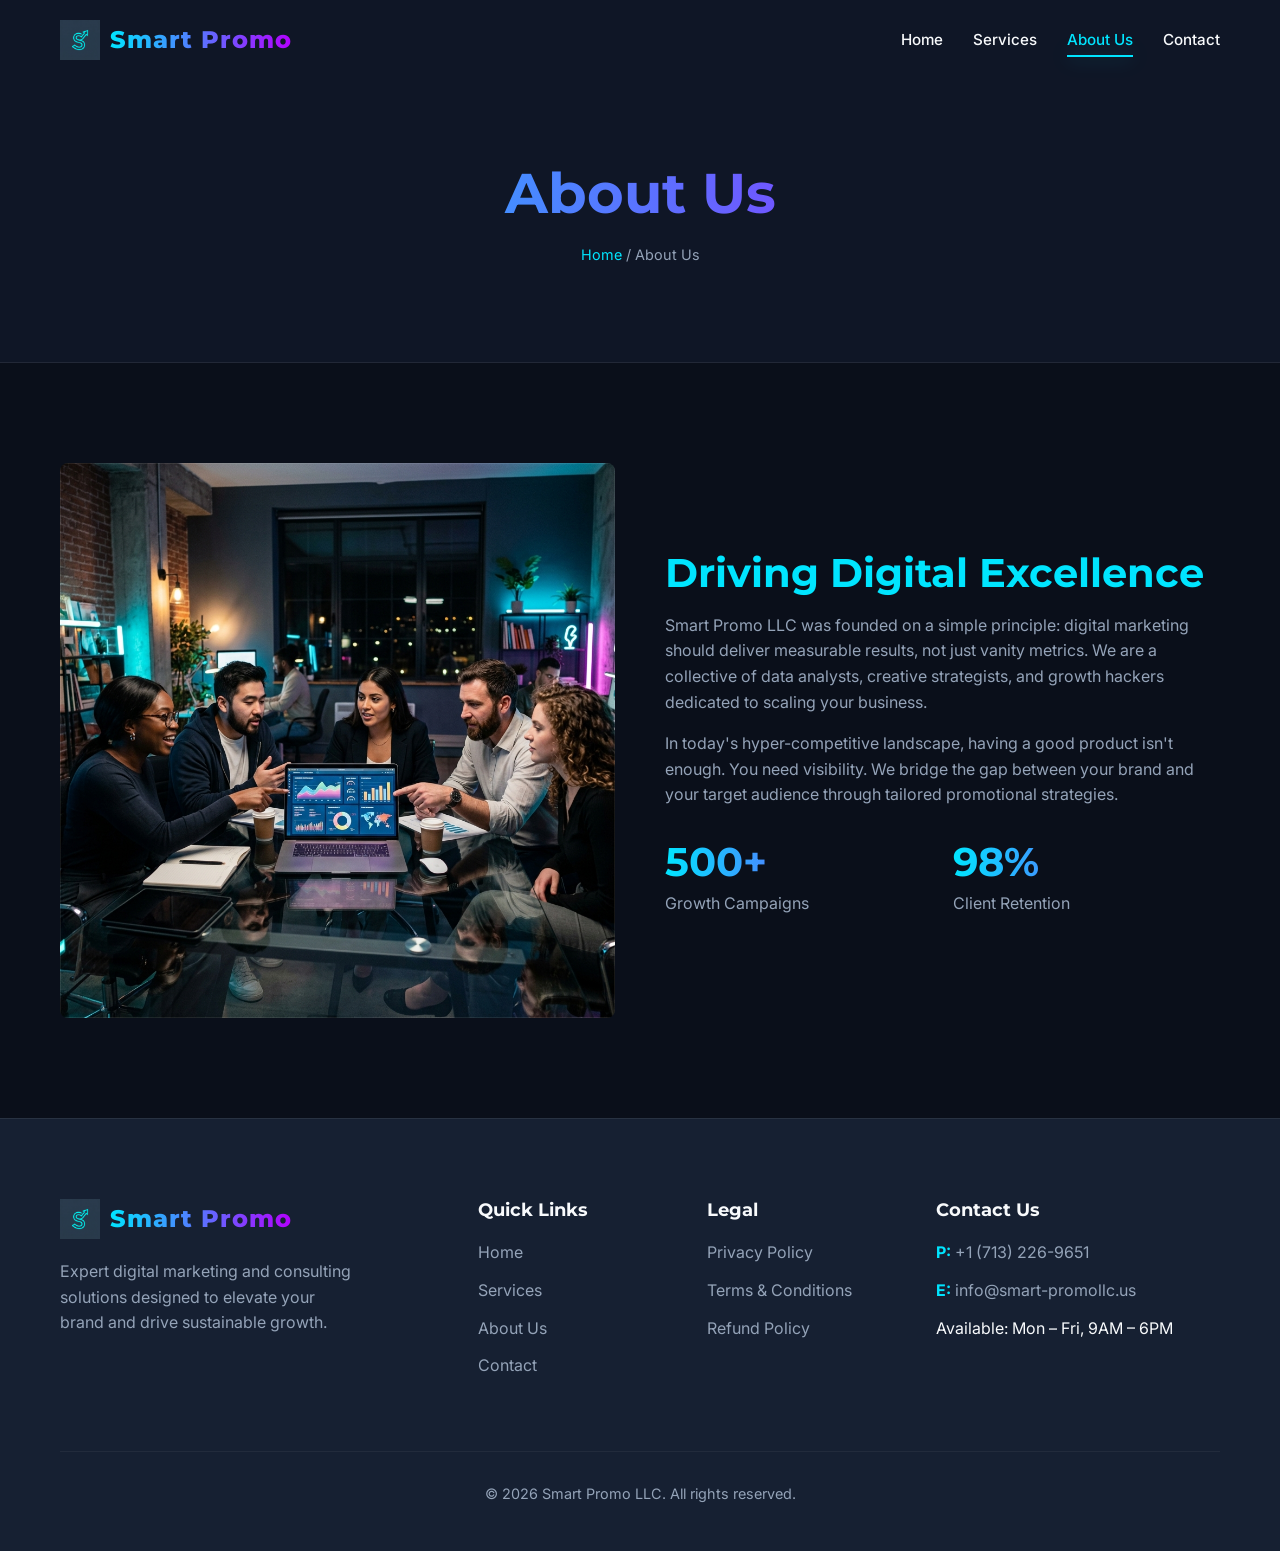
==== about.html @ 74897e9b "feat: initial commit for Smart Promo LLC website build" ====
<!DOCTYPE html>
<html lang="en">
<head>
  <meta charset="UTF-8">
  <meta name="viewport" content="width=device-width, initial-scale=1.0">
  <title>About Us — Smart Promo LLC</title>
  <meta name="description" content="Learn about Smart Promo LLC and our mission to elevate brands.">
  <link rel="stylesheet" href="style.css">
  <link rel="icon" href="logo.png" type="image/png">
</head>
<body>

  <!-- Header -->
  <header class="header">
    <div class="container nav-container">
      <a href="index.html" class="logo-wrapper">
        <img src="logo.png" alt="Smart Promo LLC Icon" class="logo-icon">
        <span class="logo-text text-gradient">Smart Promo</span>
      </a>
      
      <button class="mobile-menu-btn">☰</button>
      
      <nav class="nav-links">
        <a href="index.html">Home</a>
        <a href="services.html">Services</a>
        <a href="about.html">About Us</a>
        <a href="contact.html">Contact</a>
      </nav>
    </div>
  </header>

  <!-- Page Header -->
  <div class="page-header">
    <div class="container">
      <h1 class="text-gradient">About Us</h1>
      <p class="breadcrumbs"><a href="index.html">Home</a> / About Us</p>
    </div>
  </div>

  <!-- About Content -->
  <section class="section-padding">
    <div class="container split-layout">
      <div class="image-wrapper reveal">
        <img src="images/about.png" alt="Smart Promo LLC Team Collaborating">
      </div>
      
      <div class="content reveal">
        <h2 class="text-cyan">Driving Digital Excellence</h2>
        <p>Smart Promo LLC was founded on a simple principle: digital marketing should deliver measurable results, not just vanity metrics. We are a collective of data analysts, creative strategists, and growth hackers dedicated to scaling your business.</p>
        <p>In today's hyper-competitive landscape, having a good product isn't enough. You need visibility. We bridge the gap between your brand and your target audience through tailored promotional strategies.</p>
        
        <div style="margin-top: 30px; display: grid; grid-template-columns: 1fr 1fr; gap: 20px;">
          <div>
            <h3 class="text-gradient" style="font-size: 2.5rem; margin-bottom: 5px;">500+</h3>
            <p>Growth Campaigns</p>
          </div>
          <div>
            <h3 class="text-gradient" style="font-size: 2.5rem; margin-bottom: 5px;">98%</h3>
            <p>Client Retention</p>
          </div>
        </div>
      </div>
    </div>
  </section>

  <!-- Footer -->
  <footer class="footer">
    <div class="container">
      <div class="footer-grid">
        <div class="footer-col">
          <div class="logo-wrapper" style="margin-bottom: 20px;">
            <img src="logo.png" alt="Smart Promo LLC Logo" class="logo-icon">
            <span class="logo-text text-gradient">Smart Promo</span>
          </div>
          <p style="max-width: 300px;">Expert digital marketing and consulting solutions designed to elevate your brand and drive sustainable growth.</p>
        </div>
        
        <div class="footer-col">
          <h4>Quick Links</h4>
          <ul class="footer-links">
            <li><a href="index.html">Home</a></li>
            <li><a href="services.html">Services</a></li>
            <li><a href="about.html">About Us</a></li>
            <li><a href="contact.html">Contact</a></li>
          </ul>
        </div>
        
        <div class="footer-col">
          <h4>Legal</h4>
          <ul class="footer-links">
            <li><a href="privacy-policy.html">Privacy Policy</a></li>
            <li><a href="terms-and-conditions.html">Terms & Conditions</a></li>
            <li><a href="refund-policy.html">Refund Policy</a></li>
          </ul>
        </div>
        
        <div class="footer-col">
          <h4>Contact Us</h4>
          <ul class="footer-links">
            <li><strong class="text-cyan">P:</strong> <a href="tel:+17132269651">+1 (713) 226-9651</a></li>
            <li><strong class="text-cyan">E:</strong> <a href="mailto:info@smart-promollc.us">info@smart-promollc.us</a></li>
            <li>Available: Mon – Fri, 9AM – 6PM</li>
          </ul>
        </div>
      </div>
      
      <div class="footer-bottom">
        <p>&copy; 2026 Smart Promo LLC. All rights reserved.</p>
      </div>
    </div>
  </footer>

  <script src="main.js"></script>
</body>
</html>
---- style.css ----
@import url('https://fonts.googleapis.com/css2?family=Inter:wght@300;400;500;600;700&family=Montserrat:wght@500;600;700;800&display=swap');

:root {
  /* Dark Slate Blue Theme Inspired by NTZ Solutions */
  --bg-primary: #0a0f1a;
  --bg-secondary: #0f1626;
  --bg-tertiary: #162032;
  
  /* Cyber / Tech Accents */
  --accent-cyan: #00e5ff;
  --accent-cyan-hover: #00b8cc;
  --accent-magenta: #b400ff;
  
  /* Text Colors */
  --text-main: #f8fafc;
  --text-muted: #94a3b8;
  
  /* Components */
  --card-bg: rgba(255, 255, 255, 0.03);
  --card-border: rgba(255, 255, 255, 0.08);
  --glass-bg: rgba(10, 15, 26, 0.85);
  
  /* Effects */
  --glow-cyan: 0 0 20px rgba(0, 229, 255, 0.4);
  --glow-magenta: 0 0 20px rgba(180, 0, 255, 0.4);
  --transition: all 0.3s cubic-bezier(0.4, 0, 0.2, 1);
  
  /* Typography */
  --font-heading: 'Montserrat', sans-serif;
  --font-body: 'Inter', sans-serif;
}

/* Base Styles */
* {
  margin: 0;
  padding: 0;
  box-sizing: border-box;
}

html {
  scroll-behavior: smooth;
}

body {
  font-family: var(--font-body);
  background-color: var(--bg-primary);
  color: var(--text-main);
  line-height: 1.6;
  overflow-x: hidden;
}

h1, h2, h3, h4, h5, h6 {
  font-family: var(--font-heading);
  font-weight: 700;
  line-height: 1.2;
  margin-bottom: 1rem;
}

h1 { font-size: 3.5rem; }
h2 { font-size: 2.5rem; }
h3 { font-size: 1.75rem; }

p {
  color: var(--text-muted);
  margin-bottom: 1rem;
}

a {
  text-decoration: none;
  color: var(--text-main);
  transition: var(--transition);
}

ul {
  list-style: none;
}

img {
  max-width: 100%;
  height: auto;
  display: block;
}

.container {
  max-width: 1200px;
  margin: 0 auto;
  padding: 0 20px;
}

/* Typography Utilities */
.text-cyan {
  color: var(--accent-cyan);
}

.text-gradient {
  background: linear-gradient(90deg, var(--accent-cyan), var(--accent-magenta));
  -webkit-background-clip: text;
  -webkit-text-fill-color: transparent;
}

.section-title {
  text-align: center;
  margin-bottom: 3rem;
}

.section-title h2 {
  display: inline-block;
  position: relative;
  padding-bottom: 15px;
}

.section-title h2::after {
  content: '';
  position: absolute;
  bottom: 0;
  left: 50%;
  transform: translateX(-50%);
  width: 60px;
  height: 3px;
  background: var(--accent-cyan);
  border-radius: 2px;
  box-shadow: var(--glow-cyan);
}

/* Button Styles */
.btn {
  display: inline-block;
  padding: 0.8rem 2rem;
  font-family: var(--font-heading);
  font-weight: 600;
  text-transform: uppercase;
  letter-spacing: 1px;
  border-radius: 4px;
  cursor: pointer;
  border: none;
  transition: var(--transition);
  font-size: 0.9rem;
}

.btn-primary {
  background-color: var(--accent-cyan);
  color: var(--bg-primary);
  box-shadow: 0 4px 15px rgba(0, 229, 255, 0.2);
}

.btn-primary:hover {
  background-color: var(--accent-cyan-hover);
  box-shadow: var(--glow-cyan);
  transform: translateY(-2px);
}

.btn-outline {
  background: transparent;
  border: 1px solid var(--accent-cyan);
  color: var(--accent-cyan);
}

.btn-outline:hover {
  background: rgba(0, 229, 255, 0.1);
  box-shadow: inset 0 0 10px rgba(0, 229, 255, 0.2);
}

/* Header & Navigation */
.header {
  position: fixed;
  top: 0;
  width: 100%;
  z-index: 1000;
  background: transparent;
  transition: var(--transition);
  padding: 20px 0;
}

.header.scrolled {
  background: var(--glass-bg);
  backdrop-filter: blur(10px);
  -webkit-backdrop-filter: blur(10px);
  padding: 15px 0;
  border-bottom: 1px solid var(--card-border);
}

.nav-container {
  display: flex;
  justify-content: space-between;
  align-items: center;
}

.logo-wrapper {
  display: flex;
  align-items: center;
  gap: 10px;
}

.logo-icon {
  width: 40px;
  height: auto;
}

.logo-text {
  font-family: var(--font-heading);
  font-size: 1.5rem;
  font-weight: 800;
  letter-spacing: 1px;
}

.nav-links {
  display: flex;
  gap: 30px;
  align-items: center;
}

.nav-links a {
  font-weight: 500;
  font-size: 0.95rem;
  position: relative;
}

.nav-links a::after {
  content: '';
  position: absolute;
  bottom: -5px;
  left: 0;
  width: 0;
  height: 2px;
  background: var(--accent-cyan);
  transition: var(--transition);
  box-shadow: var(--glow-cyan);
}

.nav-links a:hover::after,
.nav-links a.active::after {
  width: 100%;
}

.nav-links a:hover,
.nav-links a.active {
  color: var(--accent-cyan);
}

.mobile-menu-btn {
  display: none;
  font-size: 1.5rem;
  color: var(--text-main);
  background: none;
  border: none;
  cursor: pointer;
}

/* Hero Section */
.hero {
  min-height: 100vh;
  display: flex;
  align-items: center;
  position: relative;
  background: url('images/hero.png') center/cover no-repeat;
  padding-top: 80px;
}

.hero::before {
  content: '';
  position: absolute;
  top: 0;
  left: 0;
  width: 100%;
  height: 100%;
  background: linear-gradient(to right, rgba(10, 15, 26, 0.95) 0%, rgba(10, 15, 26, 0.6) 100%);
}

.hero-content {
  position: relative;
  z-index: 1;
  max-width: 650px;
}

.hero h1 {
  margin-bottom: 20px;
}

.hero p {
  font-size: 1.1rem;
  margin-bottom: 30px;
}

.hero-buttons {
  display: flex;
  gap: 15px;
}

/* Glass Cards (Services/Features) */
.glass-grid {
  display: grid;
  grid-template-columns: repeat(auto-fit, minmax(300px, 1fr));
  gap: 30px;
  margin-top: 3rem;
}

.glass-card {
  background: var(--card-bg);
  border: 1px solid var(--card-border);
  border-radius: 8px;
  padding: 40px 30px;
  backdrop-filter: blur(10px);
  -webkit-backdrop-filter: blur(10px);
  transition: var(--transition);
  position: relative;
  overflow: hidden;
}

.glass-card::before {
  content: '';
  position: absolute;
  top: 0;
  left: 0;
  width: 2px;
  height: 0;
  background: var(--accent-cyan);
  transition: var(--transition);
  box-shadow: var(--glow-cyan);
}

.glass-card:hover {
  transform: translateY(-5px);
  background: rgba(255, 255, 255, 0.05);
  border-color: rgba(0, 229, 255, 0.2);
  box-shadow: 0 10px 30px rgba(0, 0, 0, 0.5);
}

.glass-card:hover::before {
  height: 100%;
}

.glass-card .icon {
  font-size: 2.5rem;
  color: var(--accent-cyan);
  margin-bottom: 20px;
}

.glass-card h3 {
  margin-bottom: 15px;
  font-size: 1.4rem;
}

/* Layout Sections */
.section-padding {
  padding: 100px 0;
}

.bg-secondary {
  background-color: var(--bg-secondary);
}

.split-layout {
  display: grid;
  grid-template-columns: 1fr 1fr;
  gap: 50px;
  align-items: center;
}

.image-wrapper {
  position: relative;
  border-radius: 8px;
  overflow: hidden;
}

.image-wrapper::after {
  content: '';
  position: absolute;
  top: 0;
  left: 0;
  width: 100%;
  height: 100%;
  box-shadow: inset 0 0 0 1px var(--card-border);
  pointer-events: none;
}

/* CTA Section */
.cta-section {
  background: url('images/cta.png') center/cover no-repeat;
  position: relative;
  text-align: center;
  padding: 120px 0;
}

.cta-section::before {
  content: '';
  position: absolute;
  top: 0;
  left: 0;
  width: 100%;
  height: 100%;
  background: rgba(10, 15, 26, 0.85);
}

.cta-content {
  position: relative;
  z-index: 1;
  max-width: 800px;
  margin: 0 auto;
}

/* Contact Form */
.contact-grid {
  display: grid;
  grid-template-columns: 1fr 1.5fr;
  gap: 50px;
}

.contact-info-card {
  background: var(--bg-secondary);
  padding: 40px;
  border-radius: 8px;
  border: 1px solid var(--card-border);
}

.contact-item {
  display: flex;
  align-items: flex-start;
  gap: 15px;
  margin-bottom: 30px;
}

.contact-item .icon {
  color: var(--accent-cyan);
  font-size: 1.5rem;
}

.form-group {
  margin-bottom: 20px;
}

.form-group label {
  display: block;
  margin-bottom: 8px;
  font-size: 0.9rem;
  color: var(--text-muted);
}

.form-control {
  width: 100%;
  background: rgba(255, 255, 255, 0.05);
  border: 1px solid var(--card-border);
  padding: 12px 15px;
  border-radius: 4px;
  color: var(--text-main);
  font-family: var(--font-body);
  transition: var(--transition);
}

.form-control:focus {
  outline: none;
  border-color: var(--accent-cyan);
  background: rgba(255, 255, 255, 0.08);
}

textarea.form-control {
  resize: vertical;
  min-height: 150px;
}

/* Page Headers (for inner pages) */
.page-header {
  padding: 160px 0 80px;
  text-align: center;
  background: var(--bg-secondary);
  border-bottom: 1px solid var(--card-border);
}

.breadcrumbs {
  margin-top: 15px;
  color: var(--text-muted);
  font-size: 0.9rem;
}

.breadcrumbs a {
  color: var(--accent-cyan);
}

/* Legal Pages Content */
.legal-content {
  max-width: 800px;
  margin: 0 auto;
}

.legal-content h3 {
  margin-top: 2rem;
  color: var(--text-main);
}

.legal-content ul {
  list-style: disc;
  padding-left: 20px;
  margin-bottom: 1rem;
  color: var(--text-muted);
}

/* Footer */
.footer {
  background: var(--bg-tertiary);
  padding: 80px 0 30px;
  border-top: 1px solid var(--card-border);
}

.footer-grid {
  display: grid;
  grid-template-columns: 2fr 1fr 1fr 1.5fr;
  gap: 40px;
  margin-bottom: 60px;
}

.footer-col h4 {
  color: var(--text-main);
  margin-bottom: 20px;
  font-size: 1.1rem;
}

.footer-links li {
  margin-bottom: 12px;
}

.footer-links a {
  color: var(--text-muted);
}

.footer-links a:hover {
  color: var(--accent-cyan);
}

.footer-bottom {
  text-align: center;
  padding-top: 30px;
  border-top: 1px solid rgba(255, 255, 255, 0.05);
  color: var(--text-muted);
  font-size: 0.9rem;
}

/* Scroll Reveal Animation */
.reveal {
  opacity: 0;
  transform: translateY(30px);
  transition: all 0.8s ease;
}

.reveal.active {
  opacity: 1;
  transform: translateY(0);
}

/* Responsive Design */
@media (max-width: 992px) {
  h1 { font-size: 3rem; }
  .split-layout, .contact-grid {
    grid-template-columns: 1fr;
  }
  .footer-grid {
    grid-template-columns: 1fr 1fr;
  }
}

@media (max-width: 768px) {
  h1 { font-size: 2.5rem; }
  h2 { font-size: 2rem; }
  
  .nav-links {
    position: fixed;
    top: 0;
    right: -100%;
    width: 250px;
    height: 100vh;
    background: var(--bg-secondary);
    flex-direction: column;
    padding-top: 100px;
    transition: var(--transition);
    border-left: 1px solid var(--card-border);
  }

  .nav-links.active {
    right: 0;
  }

  .mobile-menu-btn {
    display: block;
    z-index: 1001;
  }
  
  .footer-grid {
    grid-template-columns: 1fr;
  }
}
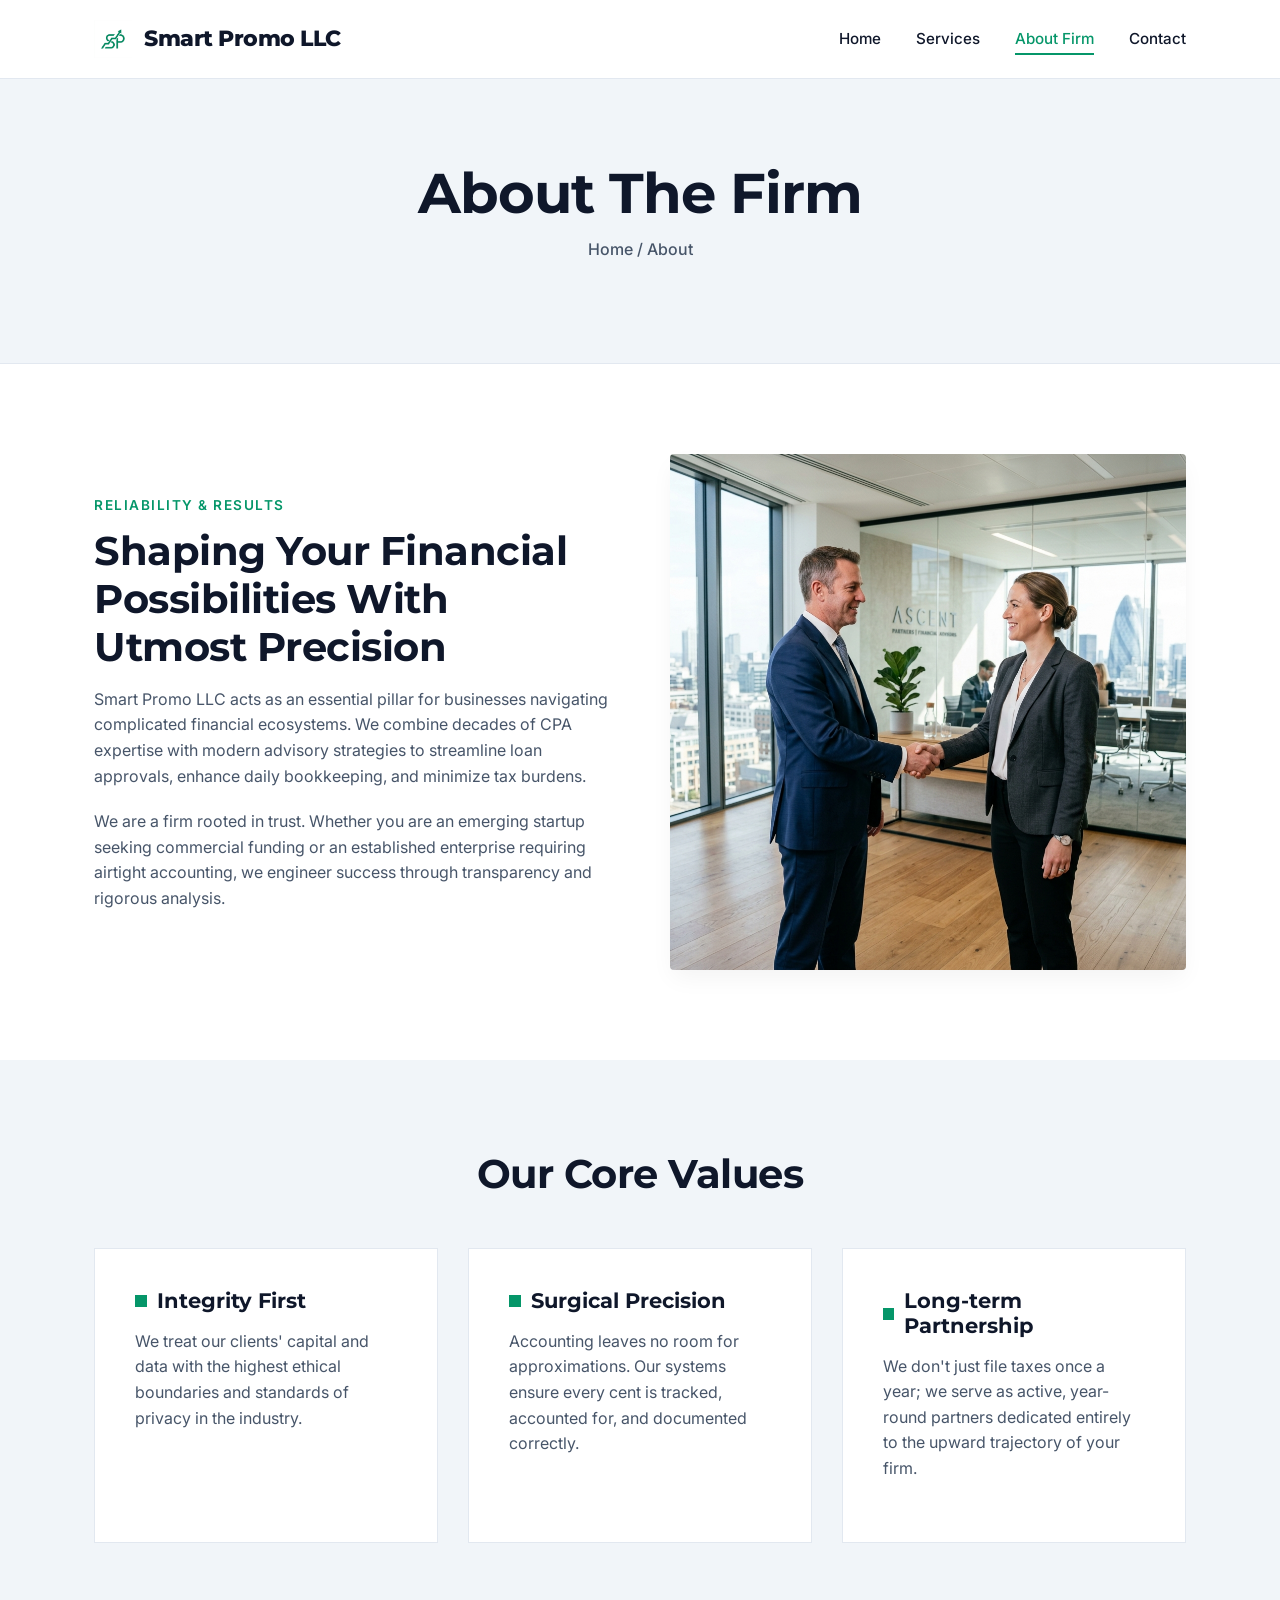
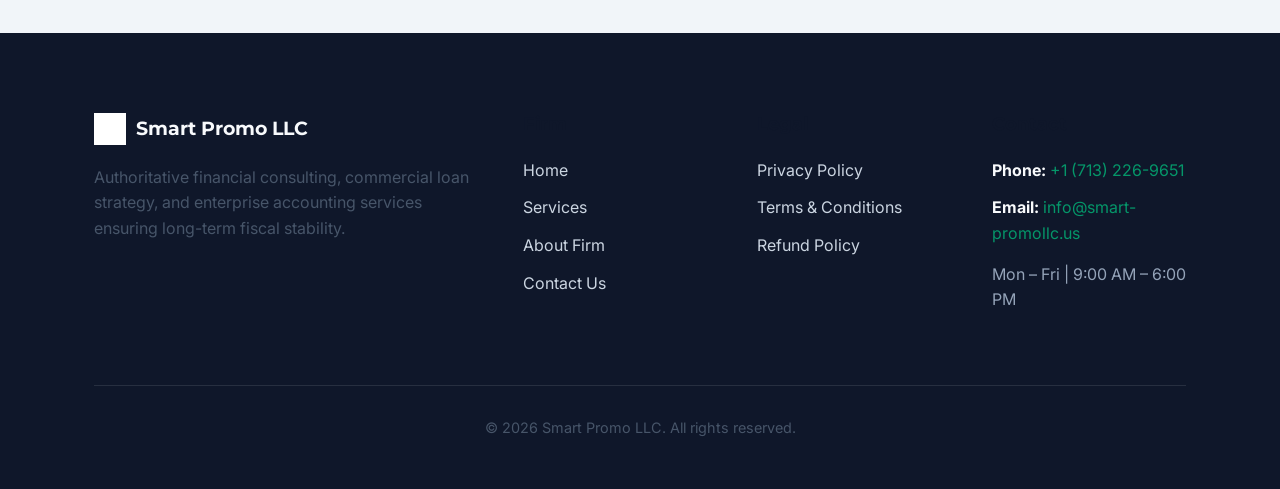
==== commit 8efc8bfd: "refactor: pivot to corporate light theme and financial accounting content" ====
--- a/about.html
+++ b/about.html
@@ -3,8 +3,8 @@
 <head>
   <meta charset="UTF-8">
   <meta name="viewport" content="width=device-width, initial-scale=1.0">
-  <title>About Us — Smart Promo LLC</title>
-  <meta name="description" content="Learn about Smart Promo LLC and our mission to elevate brands.">
+  <title>About Firm — Smart Promo LLC</title>
+  <meta name="description" content="Learn about the dedicated accountants and consultants at Smart Promo LLC.">
   <link rel="stylesheet" href="style.css">
   <link rel="icon" href="logo.png" type="image/png">
 </head>
@@ -15,7 +15,7 @@
     <div class="container nav-container">
       <a href="index.html" class="logo-wrapper">
         <img src="logo.png" alt="Smart Promo LLC Icon" class="logo-icon">
-        <span class="logo-text text-gradient">Smart Promo</span>
+        <span class="logo-text">Smart Promo LLC</span>
       </a>
       
       <button class="mobile-menu-btn">☰</button>
@@ -23,7 +23,7 @@
       <nav class="nav-links">
         <a href="index.html">Home</a>
         <a href="services.html">Services</a>
-        <a href="about.html">About Us</a>
+        <a href="about.html">About Firm</a>
         <a href="contact.html">Contact</a>
       </nav>
     </div>
@@ -32,32 +32,45 @@
   <!-- Page Header -->
   <div class="page-header">
     <div class="container">
-      <h1 class="text-gradient">About Us</h1>
-      <p class="breadcrumbs"><a href="index.html">Home</a> / About Us</p>
+      <h1>About The Firm</h1>
+      <p class="breadcrumbs"><a href="index.html">Home</a> / About</p>
     </div>
   </div>
 
   <!-- About Content -->
-  <section class="section-padding">
+  <section class="section-padding bg-primary">
     <div class="container split-layout">
-      <div class="image-wrapper reveal">
-        <img src="images/about.png" alt="Smart Promo LLC Team Collaborating">
+      <div class="content reveal">
+        <span class="section-tag">Reliability & Results</span>
+        <h2>Shaping Your Financial Possibilities With Utmost Precision</h2>
+        <p>Smart Promo LLC acts as an essential pillar for businesses navigating complicated financial ecosystems. We combine decades of CPA expertise with modern advisory strategies to streamline loan approvals, enhance daily bookkeeping, and minimize tax burdens.</p>
+        <p>We are a firm rooted in trust. Whether you are an emerging startup seeking commercial funding or an established enterprise requiring airtight accounting, we engineer success through transparency and rigorous analysis.</p>
       </div>
       
-      <div class="content reveal">
-        <h2 class="text-cyan">Driving Digital Excellence</h2>
-        <p>Smart Promo LLC was founded on a simple principle: digital marketing should deliver measurable results, not just vanity metrics. We are a collective of data analysts, creative strategists, and growth hackers dedicated to scaling your business.</p>
-        <p>In today's hyper-competitive landscape, having a good product isn't enough. You need visibility. We bridge the gap between your brand and your target audience through tailored promotional strategies.</p>
-        
-        <div style="margin-top: 30px; display: grid; grid-template-columns: 1fr 1fr; gap: 20px;">
-          <div>
-            <h3 class="text-gradient" style="font-size: 2.5rem; margin-bottom: 5px;">500+</h3>
-            <p>Growth Campaigns</p>
-          </div>
-          <div>
-            <h3 class="text-gradient" style="font-size: 2.5rem; margin-bottom: 5px;">98%</h3>
-            <p>Client Retention</p>
-          </div>
+      <div class="image-wrapper reveal">
+        <img src="images/about.png" alt="Financial professionals shaking hands" style="border-radius: 4px; box-shadow: var(--shadow-lg);">
+      </div>
+    </div>
+  </section>
+
+  <!-- Values Section -->
+  <section class="section-padding bg-tertiary">
+    <div class="container">
+      <div class="section-header reveal">
+        <h2>Our Core Values</h2>
+      </div>
+      <div class="services-grid">
+        <div class="service-card reveal">
+          <h3>Integrity First</h3>
+          <p>We treat our clients' capital and data with the highest ethical boundaries and standards of privacy in the industry.</p>
+        </div>
+        <div class="service-card reveal">
+          <h3>Surgical Precision</h3>
+          <p>Accounting leaves no room for approximations. Our systems ensure every cent is tracked, accounted for, and documented correctly.</p>
+        </div>
+        <div class="service-card reveal">
+          <h3>Long-term Partnership</h3>
+          <p>We don't just file taxes once a year; we serve as active, year-round partners dedicated entirely to the upward trajectory of your firm.</p>
         </div>
       </div>
     </div>
@@ -68,20 +81,20 @@
     <div class="container">
       <div class="footer-grid">
         <div class="footer-col">
-          <div class="logo-wrapper" style="margin-bottom: 20px;">
-            <img src="logo.png" alt="Smart Promo LLC Logo" class="logo-icon">
-            <span class="logo-text text-gradient">Smart Promo</span>
+          <div class="footer-logo">
+            <img src="logo.png" alt="Smart Promo LLC Logo">
+            <span>Smart Promo LLC</span>
           </div>
-          <p style="max-width: 300px;">Expert digital marketing and consulting solutions designed to elevate your brand and drive sustainable growth.</p>
+          <p>Authoritative financial consulting, commercial loan strategy, and enterprise accounting services ensuring long-term fiscal stability.</p>
         </div>
         
         <div class="footer-col">
-          <h4>Quick Links</h4>
+          <h4>Firm</h4>
           <ul class="footer-links">
             <li><a href="index.html">Home</a></li>
             <li><a href="services.html">Services</a></li>
-            <li><a href="about.html">About Us</a></li>
-            <li><a href="contact.html">Contact</a></li>
+            <li><a href="about.html">About Firm</a></li>
+            <li><a href="contact.html">Contact Us</a></li>
           </ul>
         </div>
         
@@ -95,11 +108,11 @@
         </div>
         
         <div class="footer-col">
-          <h4>Contact Us</h4>
+          <h4>Contact</h4>
           <ul class="footer-links">
-            <li><strong class="text-cyan">P:</strong> <a href="tel:+17132269651">+1 (713) 226-9651</a></li>
-            <li><strong class="text-cyan">E:</strong> <a href="mailto:info@smart-promollc.us">info@smart-promollc.us</a></li>
-            <li>Available: Mon – Fri, 9AM – 6PM</li>
+            <li><strong>Phone:</strong> <a href="tel:+17132269651" style="color:#059669;">+1 (713) 226-9651</a></li>
+            <li><strong>Email:</strong> <a href="mailto:info@smart-promollc.us" style="color:#059669;">info@smart-promollc.us</a></li>
+            <li style="margin-top: 15px; color:#94a3b8;">Mon – Fri | 9:00 AM – 6:00 PM</li>
           </ul>
         </div>
       </div>
--- a/style.css
+++ b/style.css
@@ -1,33 +1,35 @@
-@import url('https://fonts.googleapis.com/css2?family=Inter:wght@300;400;500;600;700&family=Montserrat:wght@500;600;700;800&display=swap');
+@import url('https://fonts.googleapis.com/css2?family=Inter:wght@400;500;600&family=Montserrat:wght@600;700;800&display=swap');
 
 :root {
-  /* Dark Slate Blue Theme Inspired by NTZ Solutions */
-  --bg-primary: #0a0f1a;
-  --bg-secondary: #0f1626;
-  --bg-tertiary: #162032;
+  /* Clean Corporate Light Theme - Smart Promo LLC */
+  --bg-primary: #ffffff;
+  --bg-secondary: #f8fafc;
+  --bg-tertiary: #f1f5f9;
   
-  /* Cyber / Tech Accents */
-  --accent-cyan: #00e5ff;
-  --accent-cyan-hover: #00b8cc;
-  --accent-magenta: #b400ff;
+  /* Financial Accent - Emerald Green */
+  --accent-primary: #059669;
+  --accent-hover: #047857;
+  --accent-light: #d1fae5;
   
-  /* Text Colors */
-  --text-main: #f8fafc;
-  --text-muted: #94a3b8;
+  /* Charcoal / Dark Slate Text */
+  --text-main: #0f172a;
+  --text-muted: #475569;
+  --text-light: #94a3b8;
   
-  /* Components */
-  --card-bg: rgba(255, 255, 255, 0.03);
-  --card-border: rgba(255, 255, 255, 0.08);
-  --glass-bg: rgba(10, 15, 26, 0.85);
+  /* Dark Header/Footer */
+  --bg-dark: #0f172a;
+  --text-on-dark: #f8fafc;
   
-  /* Effects */
-  --glow-cyan: 0 0 20px rgba(0, 229, 255, 0.4);
-  --glow-magenta: 0 0 20px rgba(180, 0, 255, 0.4);
-  --transition: all 0.3s cubic-bezier(0.4, 0, 0.2, 1);
+  /* Layout Variables */
+  --shadow-sm: 0 1px 3px rgba(0,0,0,0.05);
+  --shadow-md: 0 4px 6px -1px rgba(0,0,0,0.1);
+  --shadow-lg: 0 10px 25px -3px rgba(0,0,0,0.05);
+  --border-color: #e2e8f0;
   
   /* Typography */
   --font-heading: 'Montserrat', sans-serif;
   --font-body: 'Inter', sans-serif;
+  --transition: all 0.3s ease;
 }
 
 /* Base Styles */
@@ -46,29 +48,33 @@
   background-color: var(--bg-primary);
   color: var(--text-main);
   line-height: 1.6;
-  overflow-x: hidden;
+  -webkit-font-smoothing: antialiased;
 }
 
 h1, h2, h3, h4, h5, h6 {
   font-family: var(--font-heading);
-  font-weight: 700;
+  color: var(--text-main);
   line-height: 1.2;
   margin-bottom: 1rem;
 }
 
-h1 { font-size: 3.5rem; }
-h2 { font-size: 2.5rem; }
-h3 { font-size: 1.75rem; }
+h1 { font-size: 3.5rem; letter-spacing: -1px; }
+h2 { font-size: 2.5rem; letter-spacing: -0.5px; }
+h3 { font-size: 1.5rem; }
 
 p {
   color: var(--text-muted);
-  margin-bottom: 1rem;
+  margin-bottom: 1.25rem;
 }
 
 a {
   text-decoration: none;
-  color: var(--text-main);
+  color: var(--accent-primary);
   transition: var(--transition);
+}
+
+a:hover {
+  color: var(--accent-hover);
 }
 
 ul {
@@ -82,101 +88,107 @@
 }
 
 .container {
-  max-width: 1200px;
+  max-width: 1140px;
   margin: 0 auto;
-  padding: 0 20px;
-}
-
-/* Typography Utilities */
-.text-cyan {
-  color: var(--accent-cyan);
-}
-
-.text-gradient {
-  background: linear-gradient(90deg, var(--accent-cyan), var(--accent-magenta));
-  -webkit-background-clip: text;
-  -webkit-text-fill-color: transparent;
-}
-
-.section-title {
+  padding: 0 24px;
+}
+
+/* Utilities */
+.text-emerald { color: var(--accent-primary); }
+.text-dark { color: var(--text-main); }
+
+.section-padding { padding: 90px 0; }
+.bg-secondary { background-color: var(--bg-secondary); }
+.bg-tertiary { background-color: var(--bg-tertiary); }
+.bg-dark { 
+  background-color: var(--bg-dark); 
+  color: var(--text-on-dark); 
+}
+.bg-dark h1, .bg-dark h2, .bg-dark h3, .bg-dark p {
+  color: var(--text-on-dark);
+}
+.bg-dark .text-muted {
+  color: #cbd5e1;
+}
+
+.section-header {
   text-align: center;
-  margin-bottom: 3rem;
-}
-
-.section-title h2 {
+  max-width: 700px;
+  margin: 0 auto 50px;
+}
+
+.section-tag {
   display: inline-block;
-  position: relative;
-  padding-bottom: 15px;
-}
-
-.section-title h2::after {
-  content: '';
-  position: absolute;
-  bottom: 0;
-  left: 50%;
-  transform: translateX(-50%);
-  width: 60px;
-  height: 3px;
-  background: var(--accent-cyan);
-  border-radius: 2px;
-  box-shadow: var(--glow-cyan);
-}
-
-/* Button Styles */
-.btn {
-  display: inline-block;
-  padding: 0.8rem 2rem;
-  font-family: var(--font-heading);
+  color: var(--accent-primary);
   font-weight: 600;
   text-transform: uppercase;
-  letter-spacing: 1px;
-  border-radius: 4px;
+  letter-spacing: 1.5px;
+  font-size: 0.85rem;
+  margin-bottom: 10px;
+}
+
+/* Buttons */
+.btn {
+  display: inline-flex;
+  align-items: center;
+  justify-content: center;
+  padding: 14px 32px;
+  font-family: var(--font-heading);
+  font-size: 0.95rem;
+  font-weight: 700;
+  text-transform: uppercase;
+  letter-spacing: 0.5px;
+  border-radius: 2px;
   cursor: pointer;
-  border: none;
+  border: 2px solid transparent;
   transition: var(--transition);
-  font-size: 0.9rem;
 }
 
 .btn-primary {
-  background-color: var(--accent-cyan);
-  color: var(--bg-primary);
-  box-shadow: 0 4px 15px rgba(0, 229, 255, 0.2);
+  background-color: var(--accent-primary);
+  color: #fff;
 }
 
 .btn-primary:hover {
-  background-color: var(--accent-cyan-hover);
-  box-shadow: var(--glow-cyan);
+  background-color: var(--accent-hover);
+  color: #fff;
   transform: translateY(-2px);
+  box-shadow: var(--shadow-md);
 }
 
 .btn-outline {
-  background: transparent;
-  border: 1px solid var(--accent-cyan);
-  color: var(--accent-cyan);
+  background-color: transparent;
+  border-color: var(--accent-primary);
+  color: var(--accent-primary);
 }
 
 .btn-outline:hover {
-  background: rgba(0, 229, 255, 0.1);
-  box-shadow: inset 0 0 10px rgba(0, 229, 255, 0.2);
+  background-color: var(--accent-primary);
+  color: #fff;
 }
 
 /* Header & Navigation */
 .header {
-  position: fixed;
+  position: absolute;
   top: 0;
   width: 100%;
   z-index: 1000;
-  background: transparent;
+  background: var(--bg-primary);
+  border-bottom: 1px solid var(--border-color);
+  padding: 20px 0;
   transition: var(--transition);
-  padding: 20px 0;
 }
 
 .header.scrolled {
-  background: var(--glass-bg);
-  backdrop-filter: blur(10px);
-  -webkit-backdrop-filter: blur(10px);
+  position: fixed;
   padding: 15px 0;
-  border-bottom: 1px solid var(--card-border);
+  box-shadow: var(--shadow-sm);
+  animation: slideDown 0.5s ease;
+}
+
+@keyframes slideDown {
+  from { transform: translateY(-100%); }
+  to { transform: translateY(0); }
 }
 
 .nav-container {
@@ -188,28 +200,30 @@
 .logo-wrapper {
   display: flex;
   align-items: center;
-  gap: 10px;
+  gap: 12px;
 }
 
 .logo-icon {
-  width: 40px;
-  height: auto;
+  width: 38px;
+  height: 38px;
 }
 
 .logo-text {
   font-family: var(--font-heading);
-  font-size: 1.5rem;
+  font-size: 1.4rem;
   font-weight: 800;
-  letter-spacing: 1px;
+  color: var(--text-main);
+  letter-spacing: -0.5px;
 }
 
 .nav-links {
   display: flex;
-  gap: 30px;
-  align-items: center;
+  align-items: center;
+  gap: 35px;
 }
 
 .nav-links a {
+  color: var(--text-main);
   font-weight: 500;
   font-size: 0.95rem;
   position: relative;
@@ -218,13 +232,12 @@
 .nav-links a::after {
   content: '';
   position: absolute;
-  bottom: -5px;
+  bottom: -4px;
   left: 0;
   width: 0;
   height: 2px;
-  background: var(--accent-cyan);
+  background-color: var(--accent-primary);
   transition: var(--transition);
-  box-shadow: var(--glow-cyan);
 }
 
 .nav-links a:hover::after,
@@ -234,283 +247,338 @@
 
 .nav-links a:hover,
 .nav-links a.active {
-  color: var(--accent-cyan);
+  color: var(--accent-primary);
 }
 
 .mobile-menu-btn {
   display: none;
-  font-size: 1.5rem;
-  color: var(--text-main);
+  font-size: 1.8rem;
   background: none;
   border: none;
+  color: var(--text-main);
   cursor: pointer;
 }
 
 /* Hero Section */
 .hero {
-  min-height: 100vh;
+  padding: 180px 0 100px;
+  background-color: var(--bg-tertiary);
+  min-height: 85vh;
   display: flex;
   align-items: center;
   position: relative;
-  background: url('images/hero.png') center/cover no-repeat;
-  padding-top: 80px;
-}
-
-.hero::before {
+  overflow: hidden;
+}
+
+.hero-grid {
+  display: grid;
+  grid-template-columns: 1.2fr 1fr;
+  gap: 60px;
+  align-items: center;
+}
+
+.hero-content h1 {
+  font-size: 3.8rem;
+  line-height: 1.1;
+  margin-bottom: 24px;
+}
+
+.hero-content p {
+  font-size: 1.2rem;
+  color: var(--text-muted);
+  margin-bottom: 40px;
+  max-width: 520px;
+}
+
+.hero-buttons {
+  display: flex;
+  gap: 16px;
+}
+
+.hero-image {
+  position: relative;
+}
+
+.hero-image img {
+  border-radius: 4px;
+  box-shadow: var(--shadow-lg);
+  display: block;
+}
+
+.hero-image::before {
   content: '';
   position: absolute;
-  top: 0;
-  left: 0;
+  top: -20px;
+  left: -20px;
   width: 100%;
   height: 100%;
-  background: linear-gradient(to right, rgba(10, 15, 26, 0.95) 0%, rgba(10, 15, 26, 0.6) 100%);
-}
-
-.hero-content {
+  border: 2px solid var(--accent-primary);
+  border-radius: 4px;
+  z-index: -1;
+}
+
+/* Feature Cards Grid */
+.feature-grid {
+  display: grid;
+  grid-template-columns: repeat(3, 1fr);
+  gap: 30px;
+  margin-top: -50px; /* Overlap hero */
   position: relative;
-  z-index: 1;
-  max-width: 650px;
-}
-
-.hero h1 {
-  margin-bottom: 20px;
-}
-
-.hero p {
-  font-size: 1.1rem;
-  margin-bottom: 30px;
-}
-
-.hero-buttons {
-  display: flex;
-  gap: 15px;
-}
-
-/* Glass Cards (Services/Features) */
-.glass-grid {
+  z-index: 10;
+}
+
+.feature-card {
+  background: var(--bg-primary);
+  padding: 40px;
+  border-radius: 4px;
+  box-shadow: var(--shadow-lg);
+  border-top: 4px solid var(--accent-primary);
+  transition: var(--transition);
+}
+
+.feature-card:hover {
+  transform: translateY(-5px);
+}
+
+.feature-icon {
+  width: 50px;
+  height: 50px;
+  background: var(--accent-light);
+  color: var(--accent-primary);
+  display: flex;
+  align-items: center;
+  justify-content: center;
+  border-radius: 2px;
+  font-size: 1.5rem;
+  margin-bottom: 24px;
+}
+
+.feature-card h3 {
+  font-size: 1.25rem;
+  margin-bottom: 15px;
+}
+
+/* Services Grid (General) */
+.services-grid {
   display: grid;
-  grid-template-columns: repeat(auto-fit, minmax(300px, 1fr));
+  grid-template-columns: repeat(auto-fill, minmax(320px, 1fr));
   gap: 30px;
-  margin-top: 3rem;
-}
-
-.glass-card {
-  background: var(--card-bg);
-  border: 1px solid var(--card-border);
-  border-radius: 8px;
-  padding: 40px 30px;
-  backdrop-filter: blur(10px);
-  -webkit-backdrop-filter: blur(10px);
+}
+
+.service-card {
+  background: var(--bg-primary);
+  border: 1px solid var(--border-color);
+  padding: 40px;
   transition: var(--transition);
-  position: relative;
-  overflow: hidden;
-}
-
-.glass-card::before {
+}
+
+.service-card:hover {
+  border-color: var(--accent-primary);
+  box-shadow: var(--shadow-md);
+}
+
+.service-card h3 {
+  font-size: 1.3rem;
+  margin-bottom: 15px;
+  display: flex;
+  align-items: center;
+  gap: 10px;
+}
+
+.service-card h3::before {
   content: '';
-  position: absolute;
-  top: 0;
-  left: 0;
-  width: 2px;
-  height: 0;
-  background: var(--accent-cyan);
-  transition: var(--transition);
-  box-shadow: var(--glow-cyan);
-}
-
-.glass-card:hover {
-  transform: translateY(-5px);
-  background: rgba(255, 255, 255, 0.05);
-  border-color: rgba(0, 229, 255, 0.2);
-  box-shadow: 0 10px 30px rgba(0, 0, 0, 0.5);
-}
-
-.glass-card:hover::before {
-  height: 100%;
-}
-
-.glass-card .icon {
-  font-size: 2.5rem;
-  color: var(--accent-cyan);
-  margin-bottom: 20px;
-}
-
-.glass-card h3 {
-  margin-bottom: 15px;
-  font-size: 1.4rem;
-}
-
-/* Layout Sections */
-.section-padding {
-  padding: 100px 0;
-}
-
-.bg-secondary {
-  background-color: var(--bg-secondary);
-}
-
+  display: block;
+  width: 12px;
+  height: 12px;
+  background-color: var(--accent-primary);
+}
+
+/* Split Layout */
 .split-layout {
   display: grid;
   grid-template-columns: 1fr 1fr;
-  gap: 50px;
-  align-items: center;
-}
-
-.image-wrapper {
-  position: relative;
-  border-radius: 8px;
-  overflow: hidden;
-}
-
-.image-wrapper::after {
-  content: '';
-  position: absolute;
-  top: 0;
-  left: 0;
-  width: 100%;
-  height: 100%;
-  box-shadow: inset 0 0 0 1px var(--card-border);
-  pointer-events: none;
-}
-
-/* CTA Section */
-.cta-section {
-  background: url('images/cta.png') center/cover no-repeat;
-  position: relative;
+  gap: 60px;
+  align-items: center;
+}
+
+.stat-grid {
+  display: grid;
+  grid-template-columns: 1fr 1fr;
+  gap: 30px;
+  margin-top: 40px;
+}
+
+.stat-item h4 {
+  font-size: 2.5rem;
+  color: var(--accent-primary);
+  margin-bottom: 5px;
+}
+
+.stat-item p {
+  font-weight: 600;
+  text-transform: uppercase;
+  font-size: 0.85rem;
+  letter-spacing: 1px;
+}
+
+/* CTA Block */
+.cta-block {
   text-align: center;
-  padding: 120px 0;
-}
-
-.cta-section::before {
-  content: '';
-  position: absolute;
-  top: 0;
-  left: 0;
-  width: 100%;
-  height: 100%;
-  background: rgba(10, 15, 26, 0.85);
-}
-
-.cta-content {
-  position: relative;
-  z-index: 1;
-  max-width: 800px;
-  margin: 0 auto;
-}
-
-/* Contact Form */
-.contact-grid {
+  padding: 100px 0;
+  background: linear-gradient(rgba(15, 23, 42, 0.9), rgba(15, 23, 42, 0.9)), url('images/cta.png') center/cover;
+}
+
+.cta-block h2 {
+  font-size: 2.8rem;
+  margin-bottom: 20px;
+}
+
+.cta-block p {
+  font-size: 1.2rem;
+  max-width: 600px;
+  margin: 0 auto 40px;
+}
+
+/* Forms & Contact */
+.contact-wrapper {
   display: grid;
   grid-template-columns: 1fr 1.5fr;
   gap: 50px;
 }
 
-.contact-info-card {
-  background: var(--bg-secondary);
+.contact-info-list {
+  background: var(--bg-tertiary);
   padding: 40px;
-  border-radius: 8px;
-  border: 1px solid var(--card-border);
-}
-
-.contact-item {
-  display: flex;
-  align-items: flex-start;
-  gap: 15px;
+  border-left: 4px solid var(--accent-primary);
+}
+
+.info-item {
   margin-bottom: 30px;
 }
 
-.contact-item .icon {
-  color: var(--accent-cyan);
-  font-size: 1.5rem;
+.info-item h4 {
+  font-size: 0.9rem;
+  text-transform: uppercase;
+  color: var(--text-muted);
+  margin-bottom: 8px;
+}
+
+.info-item p {
+  font-size: 1.1rem;
+  color: var(--text-main);
+  font-weight: 500;
+  margin: 0;
 }
 
 .form-group {
   margin-bottom: 20px;
 }
 
-.form-group label {
+.form-label {
   display: block;
+  font-weight: 600;
   margin-bottom: 8px;
   font-size: 0.9rem;
-  color: var(--text-muted);
 }
 
 .form-control {
   width: 100%;
-  background: rgba(255, 255, 255, 0.05);
-  border: 1px solid var(--card-border);
-  padding: 12px 15px;
-  border-radius: 4px;
-  color: var(--text-main);
+  padding: 14px;
+  border: 1px solid var(--border-color);
+  background: #fff;
   font-family: var(--font-body);
   transition: var(--transition);
 }
 
 .form-control:focus {
   outline: none;
-  border-color: var(--accent-cyan);
-  background: rgba(255, 255, 255, 0.08);
+  border-color: var(--accent-primary);
+  box-shadow: 0 0 0 3px var(--accent-light);
 }
 
 textarea.form-control {
+  min-height: 150px;
   resize: vertical;
-  min-height: 150px;
-}
-
-/* Page Headers (for inner pages) */
+}
+
+/* Page Headers (Inner Pages) */
 .page-header {
   padding: 160px 0 80px;
+  background-color: var(--bg-tertiary);
   text-align: center;
-  background: var(--bg-secondary);
-  border-bottom: 1px solid var(--card-border);
+  border-bottom: 1px solid var(--border-color);
+}
+
+.page-header h1 {
+  margin-bottom: 10px;
 }
 
 .breadcrumbs {
-  margin-top: 15px;
+  font-weight: 500;
+}
+
+.breadcrumbs a {
   color: var(--text-muted);
-  font-size: 0.9rem;
-}
-
-.breadcrumbs a {
-  color: var(--accent-cyan);
-}
-
-/* Legal Pages Content */
-.legal-content {
+}
+
+/* Legal Pages */
+.legal-container {
   max-width: 800px;
   margin: 0 auto;
 }
 
 .legal-content h3 {
-  margin-top: 2rem;
-  color: var(--text-main);
+  margin-top: 2.5rem;
+  border-bottom: 1px solid var(--border-color);
+  padding-bottom: 10px;
 }
 
 .legal-content ul {
   list-style: disc;
   padding-left: 20px;
-  margin-bottom: 1rem;
+  margin-bottom: 1.25rem;
+}
+
+.legal-content li {
+  margin-bottom: 10px;
   color: var(--text-muted);
 }
 
 /* Footer */
 .footer {
-  background: var(--bg-tertiary);
+  background-color: var(--bg-dark);
+  color: var(--text-on-dark);
   padding: 80px 0 30px;
-  border-top: 1px solid var(--card-border);
 }
 
 .footer-grid {
   display: grid;
-  grid-template-columns: 2fr 1fr 1fr 1.5fr;
+  grid-template-columns: 2fr 1fr 1fr 1fr;
   gap: 40px;
   margin-bottom: 60px;
 }
 
-.footer-col h4 {
-  color: var(--text-main);
+.footer-logo {
+  display: flex;
+  align-items: center;
+  gap: 10px;
   margin-bottom: 20px;
+}
+
+.footer-logo img {
+  width: 32px;
+  filter: brightness(0) invert(1);
+}
+
+.footer-logo span {
+  font-family: var(--font-heading);
+  font-size: 1.2rem;
+  font-weight: 700;
+}
+
+.footer h4 {
   font-size: 1.1rem;
+  margin-bottom: 24px;
 }
 
 .footer-links li {
@@ -518,38 +586,32 @@
 }
 
 .footer-links a {
-  color: var(--text-muted);
+  color: #cbd5e1;
 }
 
 .footer-links a:hover {
-  color: var(--accent-cyan);
+  color: var(--accent-primary);
 }
 
 .footer-bottom {
   text-align: center;
   padding-top: 30px;
-  border-top: 1px solid rgba(255, 255, 255, 0.05);
-  color: var(--text-muted);
+  border-top: 1px solid rgba(255, 255, 255, 0.1);
+  color: #94a3b8;
   font-size: 0.9rem;
 }
 
-/* Scroll Reveal Animation */
-.reveal {
-  opacity: 0;
-  transform: translateY(30px);
-  transition: all 0.8s ease;
-}
-
-.reveal.active {
-  opacity: 1;
-  transform: translateY(0);
-}
-
-/* Responsive Design */
+/* Responsive */
 @media (max-width: 992px) {
-  h1 { font-size: 3rem; }
-  .split-layout, .contact-grid {
+  .hero-grid, .split-layout, .contact-wrapper {
     grid-template-columns: 1fr;
+  }
+  .feature-grid {
+    grid-template-columns: 1fr;
+    margin-top: 40px;
+  }
+  .hero {
+    padding-top: 140px;
   }
   .footer-grid {
     grid-template-columns: 1fr 1fr;
@@ -561,25 +623,25 @@
   h2 { font-size: 2rem; }
   
   .nav-links {
-    position: fixed;
-    top: 0;
-    right: -100%;
-    width: 250px;
-    height: 100vh;
-    background: var(--bg-secondary);
+    position: absolute;
+    top: 70px;
+    left: 0;
+    width: 100%;
+    background: var(--bg-primary);
     flex-direction: column;
-    padding-top: 100px;
+    padding: 20px 0;
+    border-bottom: 1px solid var(--border-color);
+    box-shadow: var(--shadow-md);
+    clip-path: polygon(0 0, 100% 0, 100% 0, 0 0);
     transition: var(--transition);
-    border-left: 1px solid var(--card-border);
   }
 
   .nav-links.active {
-    right: 0;
+    clip-path: polygon(0 0, 100% 0, 100% 100%, 0 100%);
   }
 
   .mobile-menu-btn {
     display: block;
-    z-index: 1001;
   }
   
   .footer-grid {
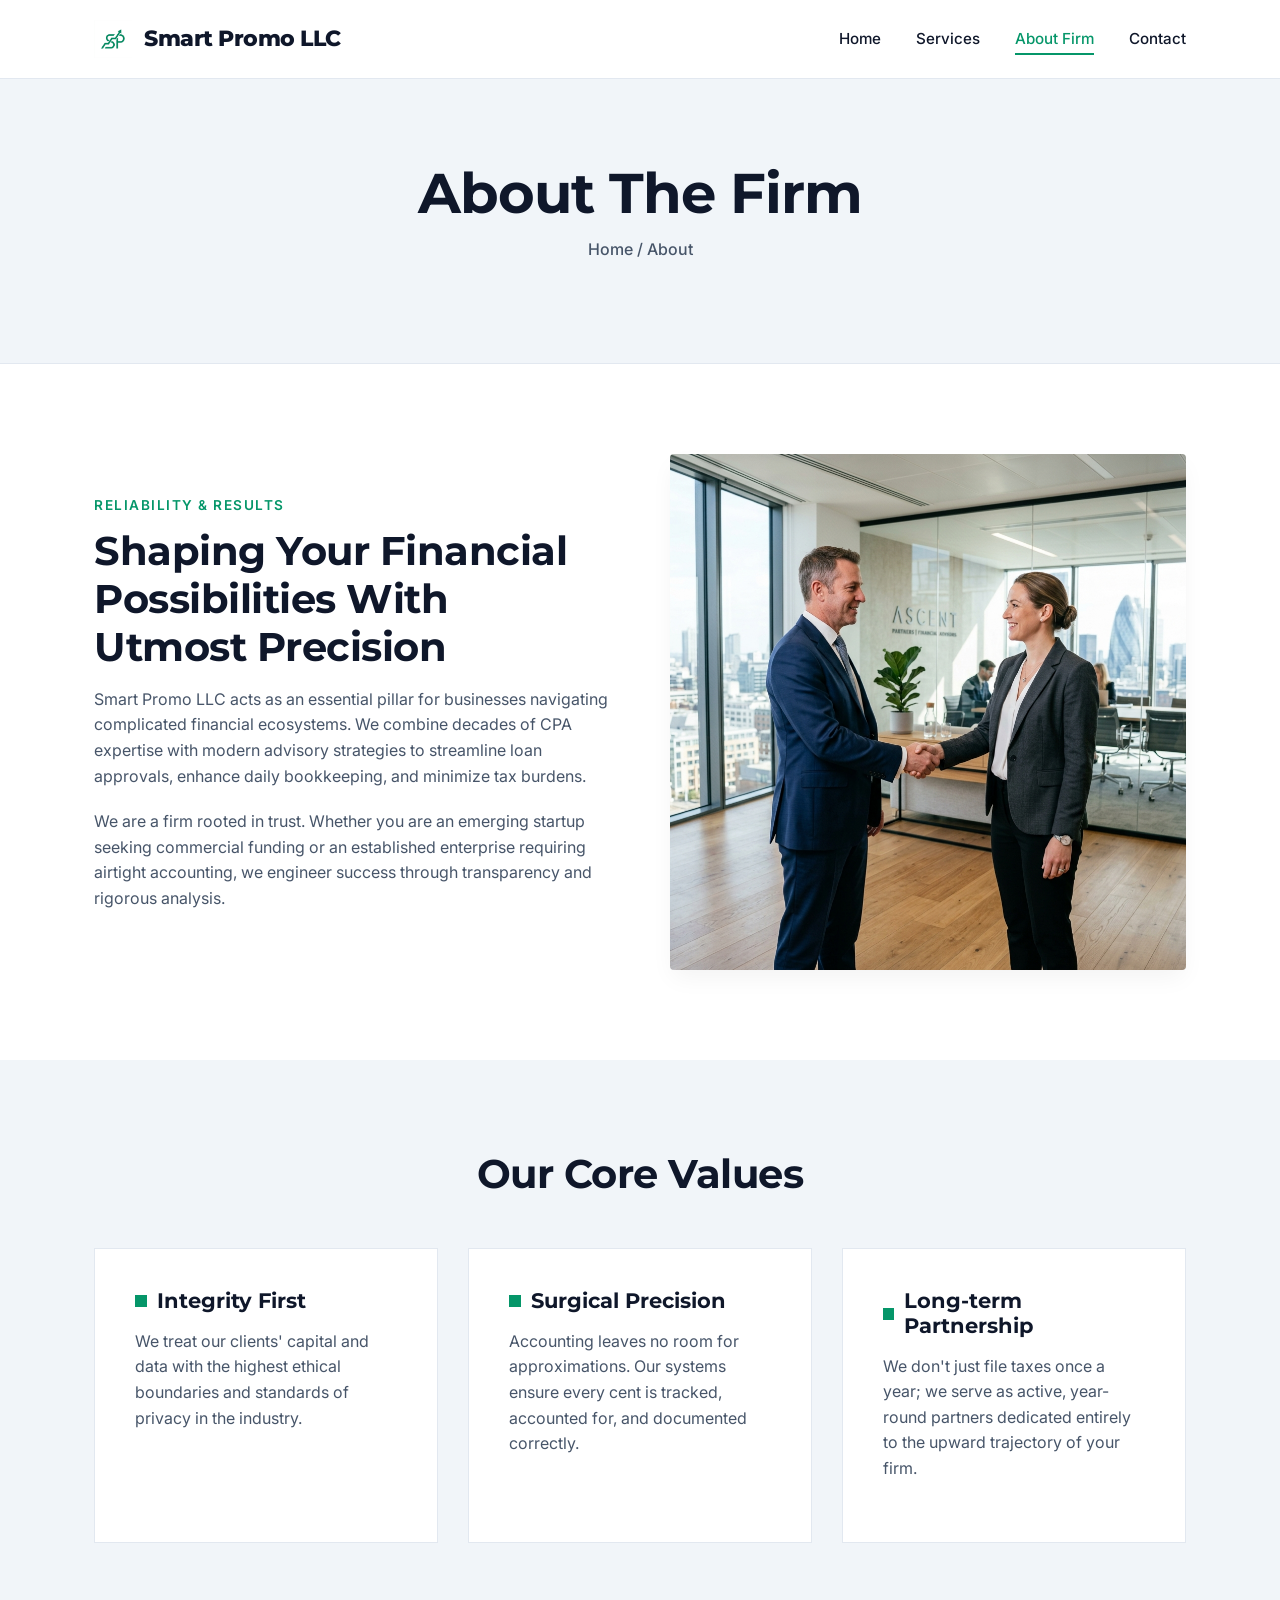
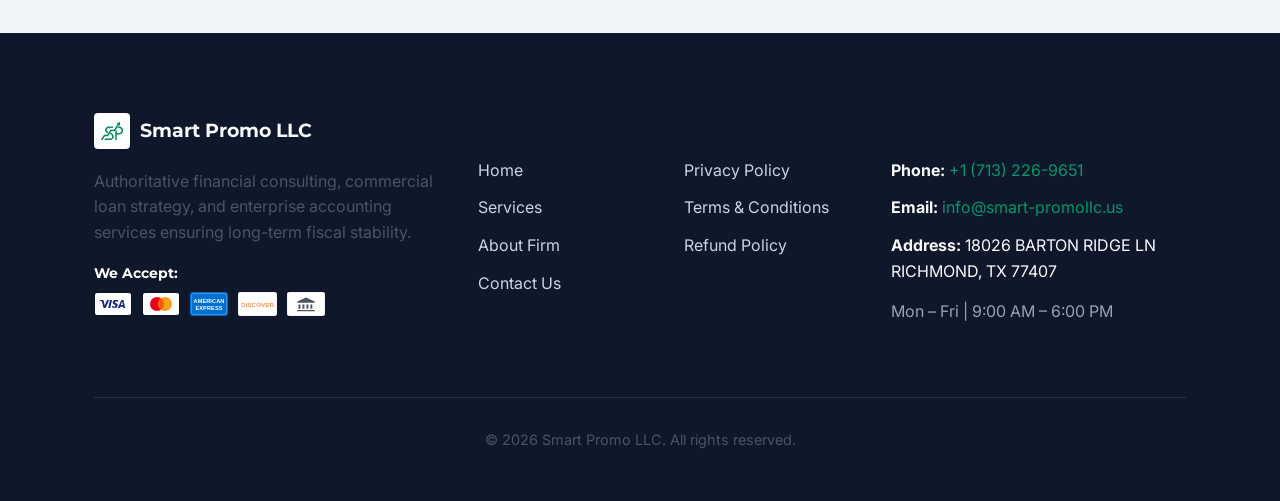
==== commit 407acee6: "chore: update company address to 18026 BARTON RIDGE LN" ====
--- a/about.html
+++ b/about.html
@@ -86,6 +86,16 @@
             <span>Smart Promo LLC</span>
           </div>
           <p>Authoritative financial consulting, commercial loan strategy, and enterprise accounting services ensuring long-term fiscal stability.</p>
+          <div class="payment-methods" style="margin-top: 20px;">
+            <h4 style="margin-bottom: 10px; font-size: 14px; color: white;">We Accept:</h4>
+            <div class="payment-icons" style="display: flex; gap: 10px; flex-wrap: wrap;">
+              <img src="images/visa.svg" alt="Visa" class="payment-icon" title="Visa" style="height: 24px;" />
+              <img src="images/mastercard.svg" alt="Mastercard" class="payment-icon" title="Mastercard" style="height: 24px;" />
+              <img src="images/amex.svg" alt="American Express" class="payment-icon" title="American Express" style="height: 24px;" />
+              <img src="images/discover.svg" alt="Discover" class="payment-icon" title="Discover" style="height: 24px;" />
+              <img src="images/bank-transfer.svg" alt="Bank Transfer" class="payment-icon" title="Bank Transfer" style="height: 24px;" />
+            </div>
+          </div>
         </div>
         
         <div class="footer-col">
@@ -112,6 +122,7 @@
           <ul class="footer-links">
             <li><strong>Phone:</strong> <a href="tel:+17132269651" style="color:#059669;">+1 (713) 226-9651</a></li>
             <li><strong>Email:</strong> <a href="mailto:info@smart-promollc.us" style="color:#059669;">info@smart-promollc.us</a></li>
+            <li><strong>Address:</strong> 18026 BARTON RIDGE LN RICHMOND, TX 77407</li>
             <li style="margin-top: 15px; color:#94a3b8;">Mon – Fri | 9:00 AM – 6:00 PM</li>
           </ul>
         </div>
--- a/style.css
+++ b/style.css
@@ -553,8 +553,8 @@
 
 .footer-grid {
   display: grid;
-  grid-template-columns: 2fr 1fr 1fr 1fr;
-  gap: 40px;
+  grid-template-columns: 3fr 1.5fr 1.5fr 2.5fr;
+  gap: 30px;
   margin-bottom: 60px;
 }
 
@@ -566,8 +566,8 @@
 }
 
 .footer-logo img {
-  width: 32px;
-  filter: brightness(0) invert(1);
+  width: 36px;
+  border-radius: 4px;
 }
 
 .footer-logo span {
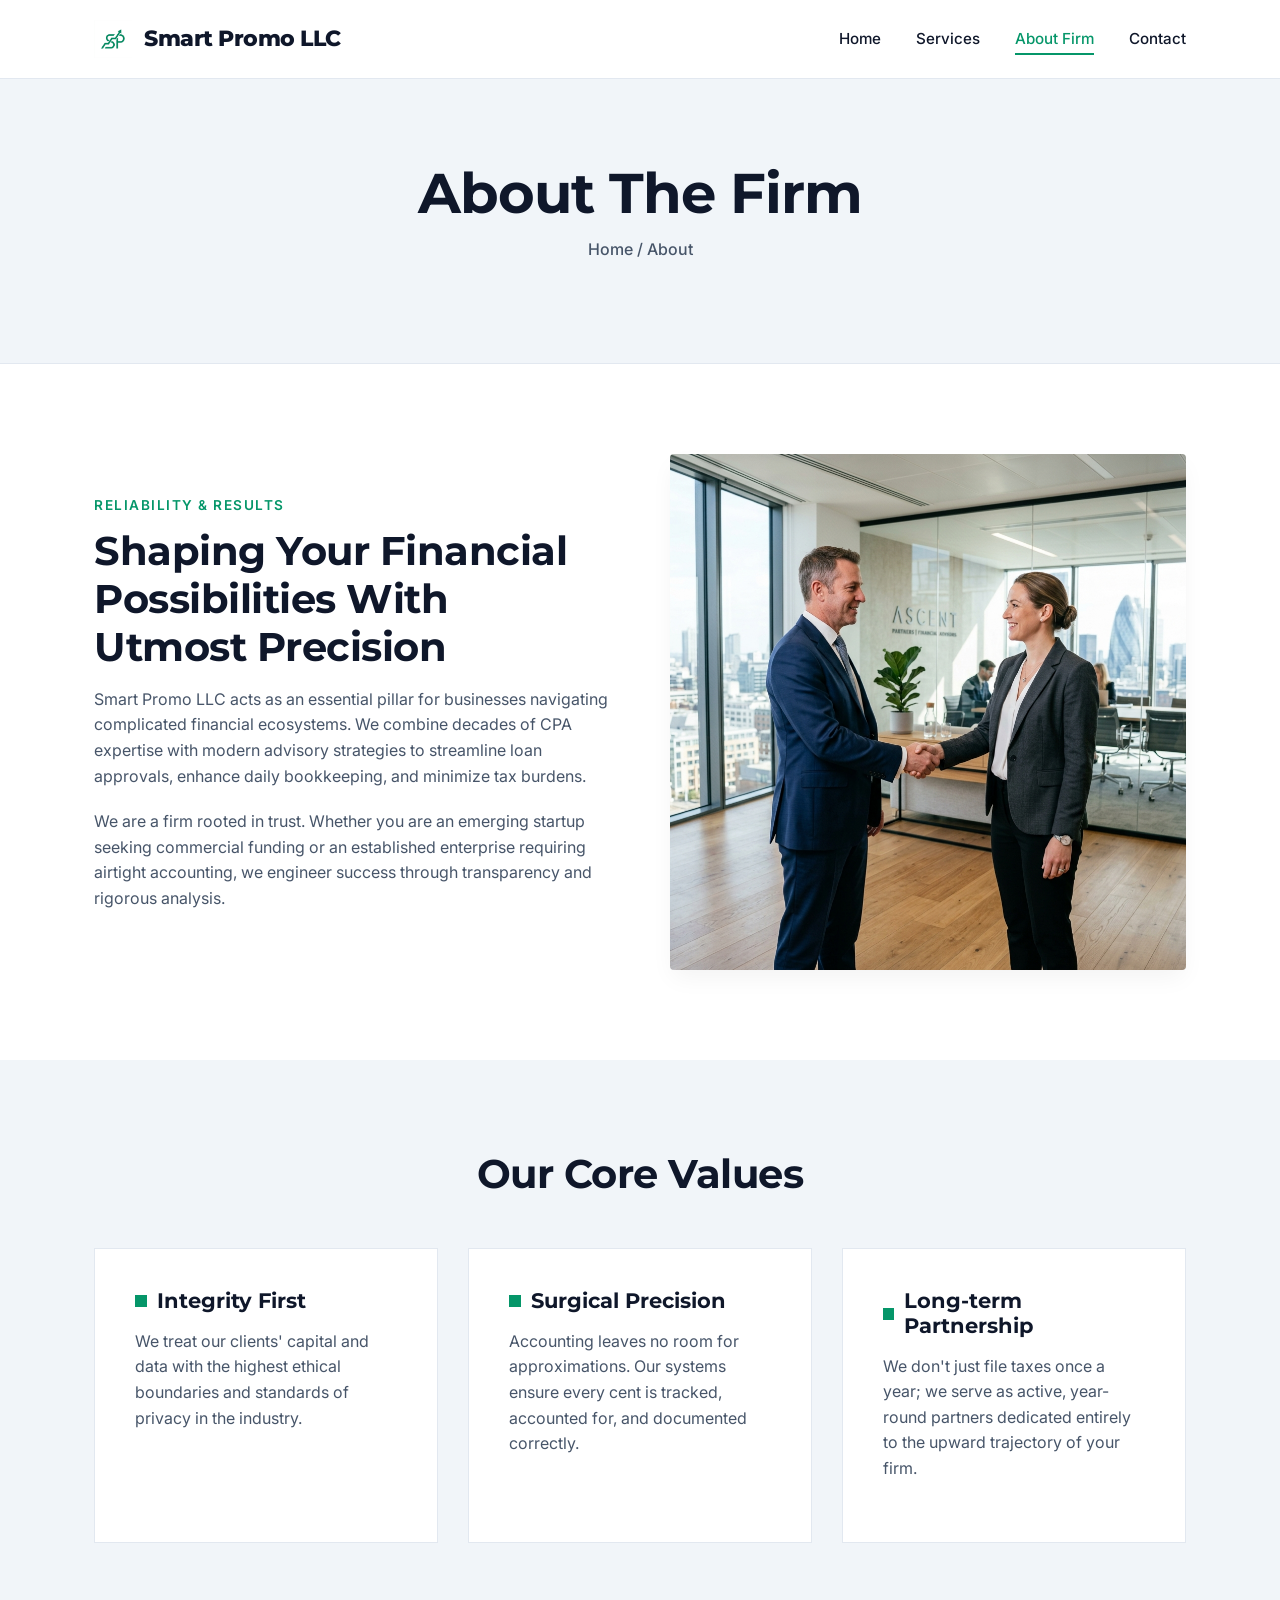
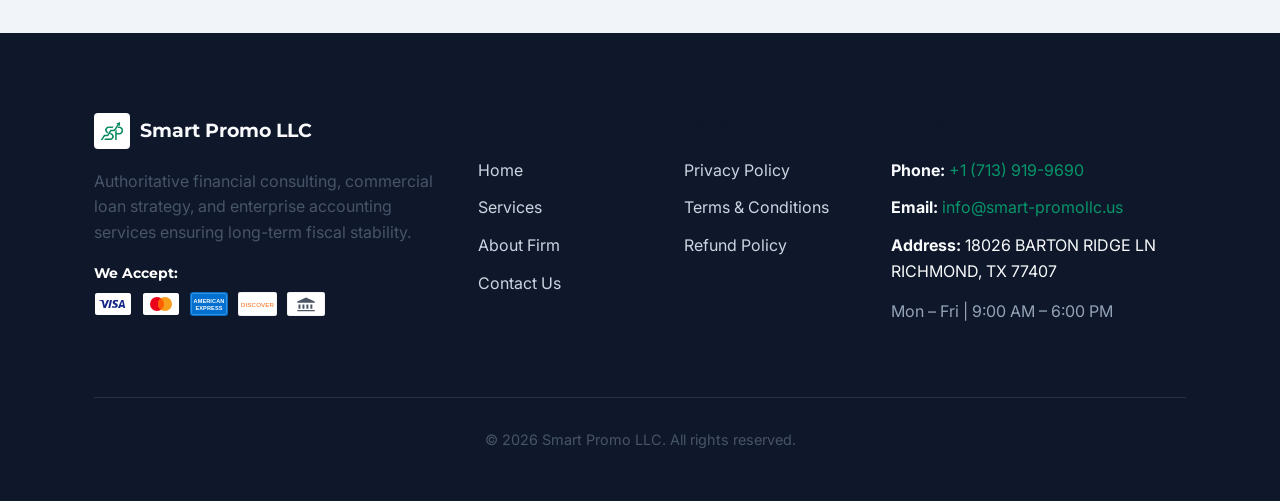
==== commit ec9bb546: "fix: update company phone number to 713-919-9690 Resolves #3" ====
--- a/about.html
+++ b/about.html
@@ -120,7 +120,7 @@
         <div class="footer-col">
           <h4>Contact</h4>
           <ul class="footer-links">
-            <li><strong>Phone:</strong> <a href="tel:+17132269651" style="color:#059669;">+1 (713) 226-9651</a></li>
+            <li><strong>Phone:</strong> <a href="tel:+17139199690" style="color:#059669;">+1 (713) 919-9690</a></li>
             <li><strong>Email:</strong> <a href="mailto:info@smart-promollc.us" style="color:#059669;">info@smart-promollc.us</a></li>
             <li><strong>Address:</strong> 18026 BARTON RIDGE LN RICHMOND, TX 77407</li>
             <li style="margin-top: 15px; color:#94a3b8;">Mon – Fri | 9:00 AM – 6:00 PM</li>
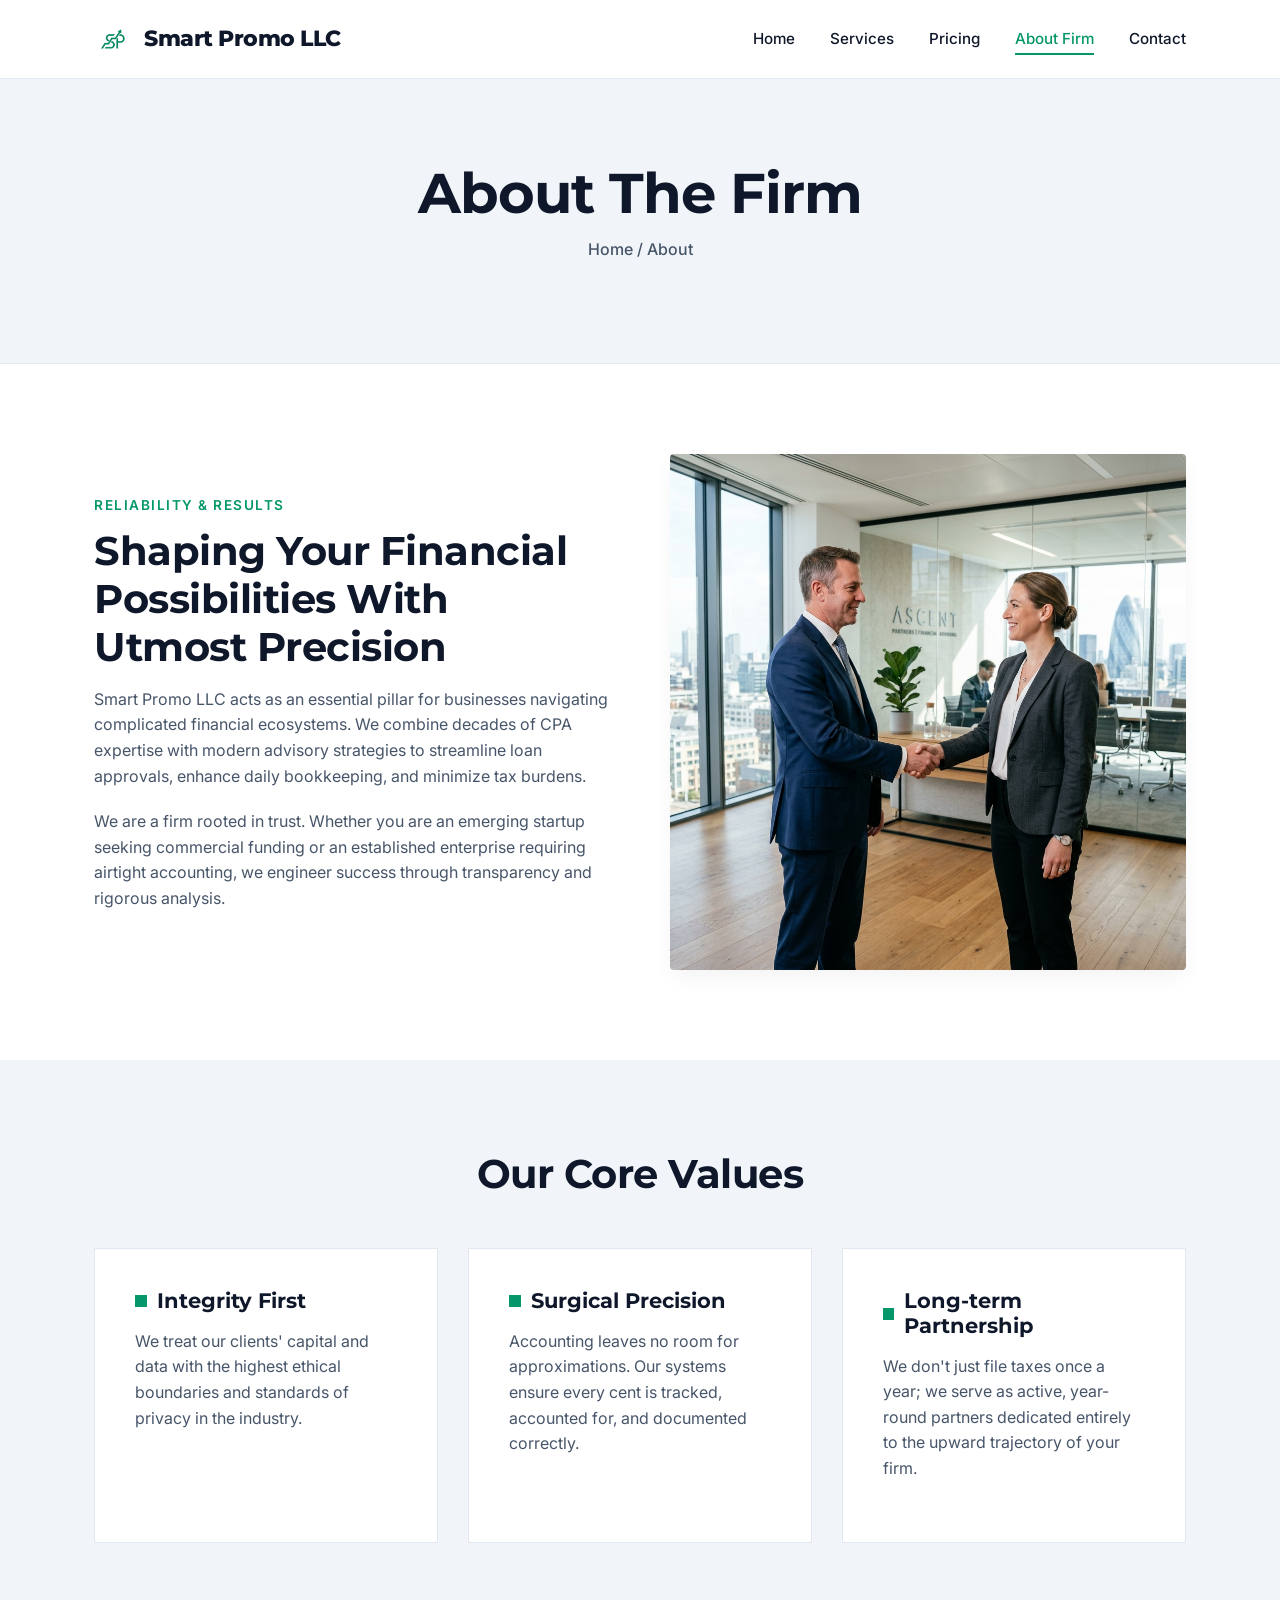
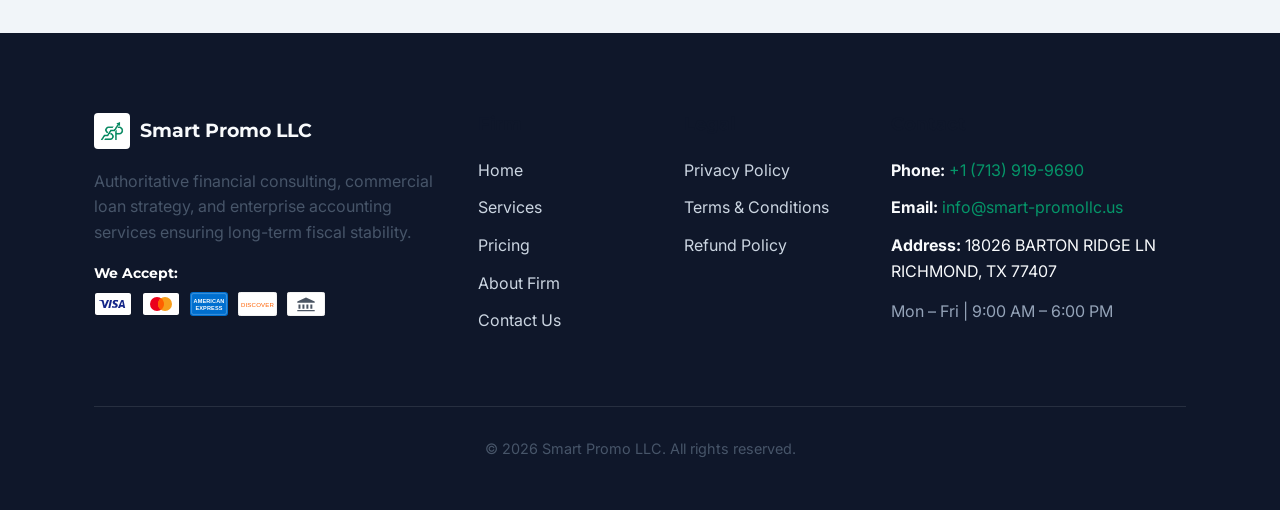
==== commit fddf322e: "feat: add pricing packages and 30-day refund policy Resolves #5" ====
--- a/about.html
+++ b/about.html
@@ -23,6 +23,7 @@
       <nav class="nav-links">
         <a href="index.html">Home</a>
         <a href="services.html">Services</a>
+        <a href="pricing.html">Pricing</a>
         <a href="about.html">About Firm</a>
         <a href="contact.html">Contact</a>
       </nav>
@@ -103,6 +104,7 @@
           <ul class="footer-links">
             <li><a href="index.html">Home</a></li>
             <li><a href="services.html">Services</a></li>
+            <li><a href="pricing.html">Pricing</a></li>
             <li><a href="about.html">About Firm</a></li>
             <li><a href="contact.html">Contact Us</a></li>
           </ul>
--- a/style.css
+++ b/style.css
@@ -648,3 +648,79 @@
     grid-template-columns: 1fr;
   }
 }
+
+/* Pricing Grid */
+.pricing-grid {
+  display: grid;
+  grid-template-columns: repeat(auto-fill, minmax(320px, 1fr));
+  gap: 30px;
+  margin-top: 40px;
+}
+
+.pricing-card {
+  background: var(--bg-primary);
+  border: 1px solid var(--border-color);
+  padding: 40px;
+  border-radius: 4px;
+  box-shadow: var(--shadow-sm);
+  transition: var(--transition);
+  display: flex;
+  flex-direction: column;
+}
+
+.pricing-card:hover {
+  transform: translateY(-5px);
+  box-shadow: var(--shadow-lg);
+  border-color: var(--accent-primary);
+}
+
+.pricing-header {
+  text-align: center;
+  margin-bottom: 25px;
+  padding-bottom: 25px;
+  border-bottom: 1px solid var(--border-color);
+}
+
+.pricing-header h3 {
+  font-size: 1.4rem;
+  margin-bottom: 15px;
+  color: var(--text-main);
+}
+
+.pricing-price {
+  font-size: 2.5rem;
+  font-family: var(--font-heading);
+  font-weight: 700;
+  color: var(--accent-primary);
+}
+
+.pricing-price span {
+  font-size: 1rem;
+  color: var(--text-muted);
+  font-weight: 500;
+}
+
+.pricing-features {
+  list-style: none;
+  margin-bottom: 30px;
+  flex-grow: 1;
+}
+
+.pricing-features li {
+  margin-bottom: 15px;
+  color: var(--text-muted);
+  position: relative;
+  padding-left: 30px;
+}
+
+.pricing-features li::before {
+  content: '✓';
+  position: absolute;
+  left: 0;
+  color: var(--accent-primary);
+  font-weight: bold;
+}
+
+.pricing-card .btn {
+  width: 100%;
+}
